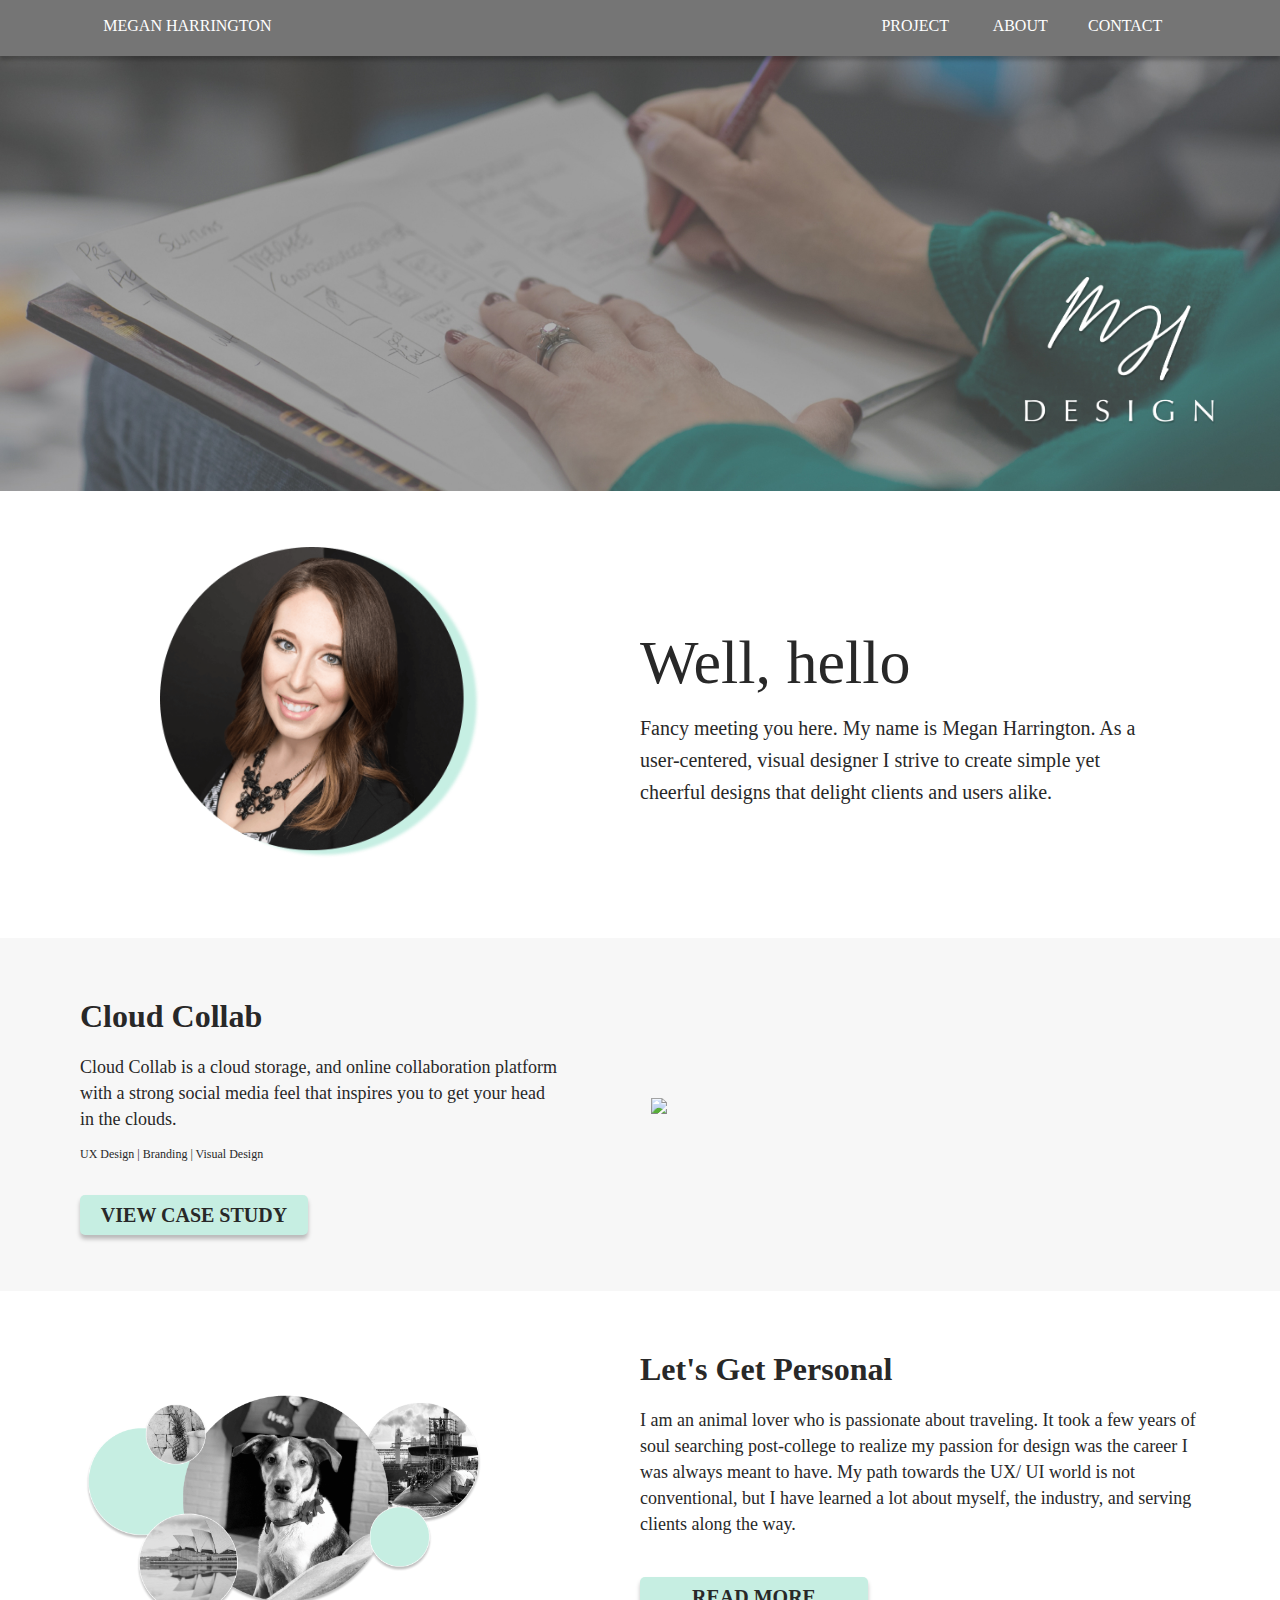
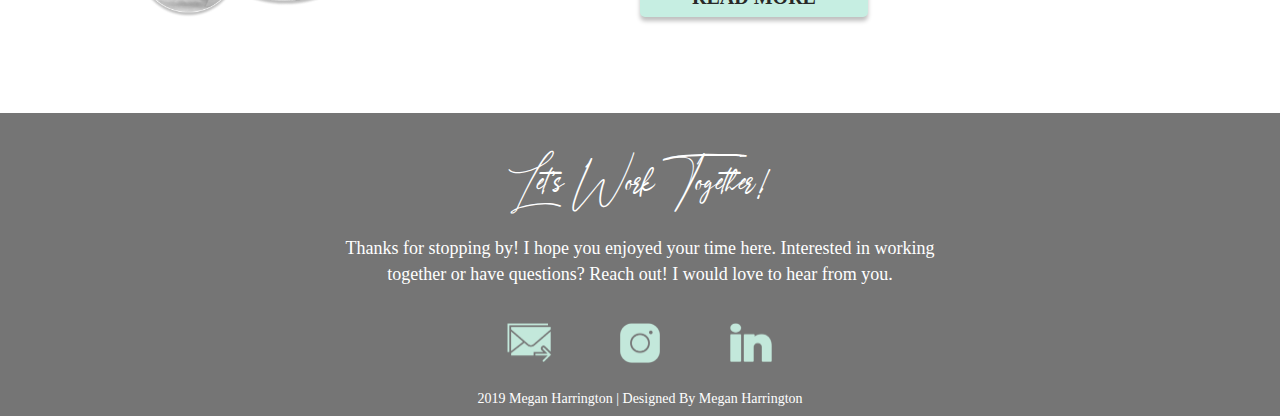
==== index.html @ cafbfe01 "initial commit" ====
<!DOCTYPE html>
<html>
  <head>
  	<meta charset="utf-8">
      <meta name="viewport" content="width=device-width, initial-scale=1, shrink-to-fit=no">
  	<title>Megan Harrington</title>
  	<link rel="stylesheet" type="text/css" href="assets/css/reset.css">
  	<link rel="stylesheet" href="https://use.typekit.net/dej0kfj.css">
    <link rel="stylesheet" href="assets/amostely_signature/stylesheet.css" type="text/css" charset="utf-8" />
  	<link rel="stylesheet" type="text/css" href="assets/css/style.css">
  </head>
  <body>
    <nav id="mainnav">
      <a href="index.html" class="home">MEGAN HARRINGTON</a>
  		<a href="#contact" class="home">CONTACT</a>
    	<a href="about.html" class="home">ABOUT</a>
  	  <a href="project.html" class="home">PROJECT</a>
      <a href="javascript:void(0);" class="icon" onclick="myFunction()">&#9776;</a>
    </nav>
    <section id="homehero">
      <img src="assets/images/homepage_image.jpg" alt="">
      <img src="assets/images/whitemh.png" alt="">
    </section>
    <section id="hello">
      <article class="mobile">
        <img src="assets/images/headshot.png" alt="">
        <h1>Well, hello</h1>
        <p class="body2">Fancy meeting you here. My name is Megan Harrington.
          As a user-centered, visual designer I strive to create simple
          yet cheerful designs that delight clients and users alike.</p>
      </article>
      <article class="desktop">
        <div>
          <img src="assets/images/headshot.png" alt="">
        </div>
        <div>
          <h1>Well, hello</h1>
          <h4>Fancy meeting you here. My name is Megan Harrington.
            As a user-centered, visual designer I strive to create simple
            yet cheerful designs that delight clients and users alike.</h4>
        </div>
      </article>
    </section>
    <section id="cc">
      <article class="mobile">
        <h2>Cloud Collab</h2>
        <img src="assets/images/homescreen_mockup.png" alt="Cloud Collab Mockup">
        <p class="body1">Cloud Collab is a cloud storage, and online
          collaboration platform with a strong social
          media feel that inspires you to get your head
          in the clouds.</p>
        <a href="project.html" target="_blank" class="button">VIEW CASE STUDY</a>
      </article>
      <article class="desktop">
        <h2>Cloud Collab</h2>
        <p class="body1">Cloud Collab is a cloud storage, and online
          collaboration platform with a strong social
          media feel that inspires you to get your head
          in the clouds.</p>
        <p class="caption">UX Design | Branding | Visual Design</p>
        <a href="project.html" target="_blank" class="button">VIEW CASE STUDY</a>
      </article>
      <article class="desktop">
        <img src="assets/images/homescreen_mockup.png" alt="Cloud Collab Mockup">
      </article>
    </section>
    <section id="personal">
      <article class="mobile">
        <img src="assets/images/circle_collage.png" alt="Megan Picture">
        <h2>Let's Get Personal</h2>
        <p class="body1">I am an animal lover who is passionate about traveling.
          It took a few years of soul searching post-college to
          realize my passion for design was the career I was
          always meant to have. My path towards the UX/ UI world
          is not conventional, but I have learned a lot about
          myself, the industry, and serving clients along the way.</p>
        <a href="about.html" target="_blank" class="button">READ MORE</a>
      </article>
      <article class="desktop">
        <div>
          <img src="assets/images/circle_collage.png" alt="Megan Picture">
        </div>
        <div>
          <h2>Let's Get Personal</h2>
          <p class="body1">I am an animal lover who is passionate about traveling.
            It took a few years of soul searching post-college to
            realize my passion for design was the career I was
            always meant to have. My path towards the UX/ UI world
            is not conventional, but I have learned a lot about
            myself, the industry, and serving clients along the way.</p>
          <a href="about.html" target="_blank" class="button">READ MORE</a>
        </div>
      </article>
    </section>
    <section id="footer">
      <h6>Let's Work Together!</h6>
  		<p class="body1">Thanks for stopping by! I hope you enjoyed your time here.
  			Interested in working together or have questions? Reach out!
  			I would love to hear from you.</p>
  		<div id="contact">
  			<a href="mailto:meganharringtondesign@gmail.com" target="_blank"><img src="assets/images/email.png" alt="Email"></a>
  			<a href="https://www.instagram.com/zestfulmediadesign/" target="_blank"><img src="assets/images/instagram.png" alt="Instagram"></a>
  			<a href="https://www.linkedin.com/in/megan-e-harrington/" target="_blank"><img src="assets/images/linkedin.png" alt="LinkedIn"></a>
  		</div>
  		<p class="caption">2019 Megan Harrington | Designed By Megan Harrington</p>
  	</section>
  	<script type="text/javascript" src="assets/js/lib/jquery-3.4.1.min.js"></script>
  	<script type="text/javascript" src="assets/js/script.js"></script>
  </body>
</html>
---- assets/amostely_signature/stylesheet.css ----
/*! Generated by Font Squirrel (https://www.fontsquirrel.com) on July 24, 2019 */



@font-face {
    font-family: 'amostely_signatureregular';
    src: url('amostelysignature-webfont.woff2') format('woff2'),
         url('amostelysignature-webfont.woff') format('woff');
    font-weight: normal;
    font-style: normal;

}
---- assets/css/style.css ----
/* Fonts */
@font-face{
	font-family: 'amostelysignature';
	src: url('../amostely_signature/amostelysignature-webfont.woff') format('woff'),
	     url('../amostely_signature/amostelysignature.ttf') format('truetype'),
	     url('../amostely_signature/amostelysignature-webfont.woff2') format('woff2');
}
@font-face{
	font-family: 'sfnewrepublic';
	src: url('../sf_new_republic/sf_new_republic-webfont.woff2') format('woff2'),
	     url('../sf_new_republic/sf_new_republic-webfont.woff') format('woff'),
	     url('../sf_new_republic/sf_new_republic.ttf') format('truetype');
}
/* Universal Settings */
body{
  background-color: #FFFFFF;
  margin: 0;
  overflow-x: hidden;
  padding: 0;
  width: 100%;
	font-size: 0;
}
section{
  padding: 48px 0;
}
h1{
  color: #282828;
  display: block;
  font-family: minerva-modern;
  font-size: 36px;
  line-height: 138%;
  margin: 0 auto 32px auto;
  text-align: center;
  width: 79.71%;
}
h2{
  color: #282828;
  display: block;
  font-family: minerva-modern;
  font-size: 32px;
  font-weight: bold;
  line-height: 138%;
  margin: 0 auto 24px auto;
  text-align: center;
  width: 79.71%;
}
h3{
  color: #282828;
  display: block;
  font-family: minerva-modern;
  font-size: 22px;
  line-height: 138%;
  margin: 0 auto;
  text-align: center;
  width: 79.71%;
}
h4{
  color: #282828;
  display: block;
  font-family: open-sans;
  font-size: 20px;
  line-height: 159%;
  margin: 0 auto;
  text-align: center;
  width: 79.71%;
}
h5{
  color: #282828;
  font-family: minerva-modern;
  font-size: 22px;
  font-weight: bold;
  line-height: 30px;
  margin-top: 20px;
  text-align: center;
}
img {
  height: auto;
  width: 100%;
}
.button{
  background-color: #C6EEE2;
  border: none;
  border-radius: 5px;
  box-shadow: 0px 4px 4px rgba(0, 0, 0, 0.25);
  color: #282828;
  display: block;
  font-family: minerva-modern;
  font-size: 20px;
  font-weight: bold;
  height: 26px;
  line-height: 138%;
  margin: 0 auto;
  padding: 7px 0;
  transition: 0.5s color, 0.5s background-color;
  text-align: center;
  text-decoration: none;
  width: 228px;
}
.button:hover{
  background-color: #282828;
  color: #FFFFFF;
}
.body1{
  color: #282828;
  font-family: open-sans;
  font-size: 18px;
  line-height: 145%;
  text-align: left;
}
.body2{
  color: #282828;
  display: block;
  font-family: open-sans;
  font-size: 16px;
  line-height: 137.99%;
  margin: 0 auto;
  text-align: left;
  width: 79.71%;
}
.border{
  border-bottom: 4px solid #C6EEE2;
}
.caption{
  color: #282828;
  display: block;
  font-family: open-sans;
  font-size: 12px;
  line-height: 136%;
  margin: 0 auto;
  text-align: center;
  width: 79.71%;
}
.desktop{
  display:none;
}
.inline{
  font-weight: bold;
  text-decoration: none;
}
.inline:hover{
  text-decoration: underline;
}
.parallaxChild{
	background-size: cover;
	padding: 80px 0;
}
#challenge, #branding, #deliver{
	padding: 0;
}
/* Animations */
#about .animateLeft{
	animation-duration: 1.25s;
	animation-name: slideinleft;
	color: #282828;
}
@keyframes slideinleft{
	from {
    transform: translateX(-100%);
  }
  to {
    transform: translateX(0%);
  }
}
#about .animateRight{
	animation-duration: 1.25s;
	animation-name: slideinright;
	color: #282828;
}
@keyframes slideinright{
  from {
    transform: translateX(100%);
  }
  to {
    transform: translateX(0%);
  }
}
.animateSize{
	animation-duration: 1s;
	animation-name: size;
}
@keyframes size{
  from {
    transform: scale(0);
  }
  to {
    transform: scale(1);
  }
}
img[src="assets/images/whitemh.png"]{
	animation-duration: 3s;
	animation-name:slidefromtop;
}
@keyframes slidefromtop{
	from {
		transform: translateY(-500%);
	}
	to {
		transform: translateY(0%);
	}
}
/* Navbar */
#mainnav {
  background-color: #757575;
  box-shadow: 0px 4px 4px rgba(0, 0, 0, 0.25);
  box-sizing: border-box;
  height: 56px;
  padding: 8px 8% 16px 8%;
  position: static;
  top: 0;
  width: 100%;
  z-index: 300;
}
#mainnav > a {
  color: #FFFFFF;
  display: block;
  float: right;
  font-family: open-sans;
  font-size: 16px;
  height: 30px;
  line-height: 219%;
  text-decoration: none;
}
#mainnav > a:nth-child(1) {
  float: left;
  width: 170px;
}
#mainnav > a:not(:first-child) {
  display: none;
}
#mainnav > a.icon {
  display: block;
  float: right;
  font-size: 32px;
  line-height: 100%;
  margin: 0;
  text-align: center;
}
#mainnav.responsive {
  height: auto;
  position: relative;
}
#mainnav.responsive > a.icon {
  padding: 8px 8% 16px 8%;
  position: absolute;
  right: 0;
  text-align: center;
  top: 0;
}
#mainnav.responsive > a {
  display: block;
  float: none;
  text-align: left;
}
/* Footer */
#footer{
  background-color: #757575;
  padding: 0;
}
#footer h6{
	color: #FFFFFF;
	font-family: 'amostelysignature';
	font-size: 42px;
	line-height: 138%;
	margin: 0 auto 24px auto;
	padding-top: 40px;
	text-align: center;
}
#footer p{
  color: #FFFFFF;
  text-align: center;
}
#footer .body1{
  margin: 0 auto;
  width: 48.71%;
}
#footer div{
  display: flex;
  justify-content: space-between;
  margin: 32px auto 24px auto;
  max-width: 267px;
  width: 64.49%;
}
#footer div a{
  text-align: center;
  width: 45px;
}
#footer .caption{
  padding-bottom: 8px;
}
/* Home Page */
/* Opening Screen */
#homehero{
	padding: 0;
	position: relative;
}
#homehero img:nth-of-type(1){
	position: relative;
	z-index: -2;
}
#homehero img:nth-of-type(2){
	bottom: 15%;
	position: absolute;
	right: 5%;
	width: 20%;
	z-index: -1;
}
#hello img{
	width: 50%;
	display: block;
	margin: 0 auto 24px auto;
}
#hello h1{
  color: #282828;
	margin-bottom: 16px;
  text-align: center;
}
#hello .body2{
	text-align: center;
}
/* Cloud Collab Description */
#cc{
  background-color: #F7F7F7;
	display: flex;
	align-items: center;
}
#cc h2{
	color: #282828;
  margin: 0 auto;
	text-align: center;
	width: 79.1%;
}
#cc img{
  display: block;
  margin: 0 auto 16px auto;
  width: 84.54%
}
#cc .body2{
  color: #282828;
	text-align: center;
}
#cc .button{
  display: block;
  margin: 24px auto 0 auto;
}
/* Lets Get Personal */
#personal img{
  margin-left: 32px;
  max-width: 84%;
}
#personal h2{
  font-size: 22px;
  margin-top: 16px;
  width: 89.29%;
}
#personal .button{
  display: block;
  margin: 24px auto 16px auto;
}
#personal .body2{
  margin: 22px auto;
  text-align: center;
  width: 90%;
}
/* About Page */
/* Opening Screen */
#intro{
	display: flex;
	flex-flow: row wrap;
  margin-top: 0;
  padding: 0;
}
#intro article{
	width: 50%;
}
#intro h1{
  color: #282828;
  font-size: 22px;
  text-align: center;
	margin-top: 40%;
	width: 100%;
}
/* Bio */
#about{
	display: flex;
	flex-flow: row wrap;
	padding: 56px 0;
}
#about .aboutPic{
	width: 28%;
}
#about .aboutText{
	border-left: 5px solid #757575;
	margin-left: 5px;
	overflow: hidden;
	width: 68%;
}
#about img{
	margin-left: 10px;
	margin-top: -27.5%;
}
#about p{
	color: #FFFFFF;
	margin: 0 auto 96px auto;
}
#about article:last-of-type p{
	margin-bottom: 0;
}
/* Projects Page */
/* Opening Image */
/* Cloud Collab Introduction */
#hero{
	position: relative;
	padding: 0;
}
#hero img:nth-of-type(1){
	display: block;
	max-height: 174px;
	position: relative;
}
#hero img:nth-of-type(2){
	position: absolute;
	top: 50%;
	left: 50%;
	transform: translate(-50%, -50%);
	width: 50%;
}
#subnav{
	align-items: center;
	background-color: #C6EEE2;
  box-shadow: 0px 4px 4px rgba(0, 0, 0, 0.25);
	display: flex;
	height: 48px;
	justify-content: space-around;
	margin: 0;
	position: sticky;
	position: -webkit-sticky;
	position: -moz-sticky;
	position: -ms-sticky;
	position: -o-sticky;
	top: 0;
	width: 100%;
	z-index: 1;
}
#subnav a{
  color: #282828;
  font-family: open-sans;
  font-size: 12px;
  line-height: 158%;
  margin: 0px 1.18%;
  text-align: center;
  text-decoration: none;
}
#subnav a:hover {
  text-decoration: underline;
}
#cloudCollab img[alt="Cloud Collab script"]{
	display: block;
	margin: 0 auto;
  width: 52.9%;
}
#cloudCollab h4{
  font-size: 16px;
  margin: 24px auto 40px auto;
}
#cloudCollab .button{
  margin-bottom: 24px;
}
#roles{
  background-color: #F7F7F7;
  display: block;
}
#roles article{
  display: inline-block;
  width: 100%;
}
#roles article:nth-of-type(2){
  margin: 56px 0;
}
#roles img{
  display: block;
  margin: 0 auto;
  max-width: 126px;
}
#roles article h2{
  font-size: 28px;
  margin-bottom: 8px;
  margin-top: 24px;
  text-align: center;
}
#roles ul{
  color: #282828;
  font-family: open-sans;
  font-size: 20px;
  line-height: 35px;
  list-style-type: none;
  padding: 0;
  text-align: center;
}
/* The Challenge */
#challenge .parallaxChild{
  background-image: url("../images/challenge_background_mobile.jpg");
	background-position: center;
}
#challenge h1{
  color: #FFFFFF;
}
#challenge h4{
  color: #FFFFFF;
  text-align: left;
}
/* Solution */
#solution h2{
  margin-bottom: 0;
}
#solution img{
  display: block;
  margin: 0 auto;
  width: 79.1%;
}
#solution .body2{
  margin-top: 16px;
}
/* User Research */
#userResearch{
  background-color: #F7F7F7;
  padding-bottom: 0;
}
#userResearch article img{
  display: block;
  margin: 0 auto;
  width: 60.39%;
}
#userResearch article img + p:nth-of-type(1){
  font-family: open-sans;
  font-size: 14px;
  line-height: 19px;
  margin-bottom: 24px;
	margin-top: 16px;
  text-align: center;
}
#forms{
  display: block;
  margin: 0 auto 24px auto;
  width: 79.71%;
}
#userResearch a{
  color: #282828;
}
#userResearch ul{
  display: block;
  list-style-type: initial;
  margin: 0 auto;
  padding-bottom: 40px;
  width: 79.71%;
}
#userResearch li{
  margin: 0 0 20px 24px;
}
#userResearch li:nth-of-type(3){
  margin-bottom: 8px;
}
/* Statistics */
#stats{
  background-color: #757575;
}
#stats h4{
  color: #FFFFFF;
	margin: 0 24px 16px 24px;
	text-align: left;
}
#stats div{
  display: flex;
  flex-wrap: wrap;
  margin: 0 24px;
}
#stats h2{
  color: #C6EEE2;
  display: inline;
  margin-right: 16px;
  margin-top: 32px;
  width: 18.84%;
}
#stats h3{
  color: #FFFFFF;
  display: inline;
  margin-top: 32px;
  text-align: left;
  width: 73%;
}
#stats article:nth-of-type(2) h4{
  margin: 32px 24px 24px 24px;
}
#stats .first{
  margin-top: 0;
}
#stats .button{
  margin: 32px auto 0 auto;
}
#stats .button:hover{
  background-color: #FFFFFF;
  color: #282828;
}
/* Competitive Analysis */
#competitive h2{
  margin-bottom: 24px;
}
#competitive img{
  display: block;
  margin: 0 auto 32px auto;
  width: 78.63%;
}
#competitive p{
  color: #282828;
  display: block;
  margin: 0 auto 29px auto;
  width: 79.71%;
}
#competitive ul{
  display: block;
  list-style-type: initial;
  margin: 0 auto;
  width: 79.71%;
}
#competitive li{
  color: #282828;
  margin: 0 0 29px 24px;
}
#competitive a{
  color: #282828;
}
/* User Personas */
#personas{
  background-color: #F7F7F7;
}
#personas img{
  display: block;
  margin: 52px auto 0 auto;
	transform: scale(0);
  width: 150px;
}
#personas img.animateSize{
	transform: scale(1);
}
#personas article h2{
  margin-top: 16px;
}
#personas article h4{
  margin-bottom: 0;
}
#personas h6:nth-of-type(2){
  color: #282828;
  margin-top: 30px;
}
#personas .button{
  margin-top: 56px;
}
/* User Stories */
table{
  border-collapse: collapse;
  margin: 32px auto 0 auto;
}
th{
  color: #282828;
  background-color: #C6EEE2;
  font-family: minerva-modern;
  font-size: 22px;
  font-weight: bold;
  line-height: 30px;
  text-align: center;
}
table, th, td {
  border: 1px solid black;
  padding: 8px;
  vertical-align: middle;
}
table .caption{
  display: table-cell;
  width: auto;
}
/* User Flows */
#flows{
  background-color: #757575;
}
#flows h4, #flows h2{
  color: #FFFFFF;
}
#flows .body2{
  color: #FFFFFF;
}
#flows .caption{
  color: #FFFFFF;
	margin-top: 40px;
	text-align: center;
}
#flows div{
	width: 80%;
	display: block;
	margin: 0 auto;
}
#flows div:nth-of-type(1){
	margin-bottom: 80px;
}
/* Wireframes */
#wireframes{
  background-color: #F7F7F7;
  padding-bottom: 40px;
}
#wireframes a{
  color: #282828;
}
#wireframes img{
  display: block;
  margin: 0 auto 16px auto;
  width: 84.54%;
}
#wireframes .caption{
  margin-bottom: 24px;
}
#wireframes .body2{
  margin-bottom: 32px;
  text-align: center;
}
/* Branding */
#branding .parallaxChild{
  background-image: url("../images/branding_background_mobile.jpg");
	background-position: center;
}
#branding h1{
  color: #FFFFFF;
}
#branding p{
  color: #FFFFFF;
  margin: 0 auto 24px auto;
  text-align: center;
}
#branding .button{
  margin-top: 32px;
}
/* Moodboard */
#mood{
  background-color: #F7F7F7;
}
#mood img{
  display: block;
  margin: 0 auto 40px auto;
  width: 250px;
}
#mood .body2{
  text-align: center;
}
/* Logo */
#logo img{
  display: block;
  margin: 0 auto 24px auto;
  width: 72.46%;
}
#logo .body2:nth-of-type(1){
  margin-bottom: 29px;
}
/* Color Palette */
#color{
  background-color: #F7F7F7;
}
#color h2{
  margin-bottom: 0;
}
#color img{
  display: block;
  margin: 48px auto 40px auto;
	transform: scale(0);
  width: 61.11%;
}
#color img.animateSize{
	transform: scale(1);
}
#color p{
  margin: 0 auto;
  text-align: center;
  width: 73.29%;
}
/* Typography */
#type h2{
  text-align: center;
}
#type .body2{
  margin: 0 auto 32px auto;
  text-align: center;
  width: 66.1%;
}
#type img{
  display: block;
  margin: 0 auto;
  width: 84.54%;
}
#type h1{
  margin-top: 80px;
}
/* Iterations to Deliverables */
#deliver .parallaxChild{
  background-image: url("../images/visual_design_background_mobile.png");
	background-position: center;
}
#deliver h1{
  color: #FFFFFF;
}
#deliver .body2{
  color: #FFFFFF;
  margin-bottom: 32px;
}
/* Sales Landing Page */
#landing > img{
  display: block;
  margin: 0 auto;
}
#landing div article div{
  margin: 40px auto 20px auto;
  text-align: center;
  width: 70%;
}
#landing article img{
  width: 40px;
}
#landing div h2{
  display: inline;
  vertical-align: top;
}
#landing .body2{
  text-align: center;
  width: 72.1%;
}
/* Dashboard */
#dash{
  background-color: #F7F7F7;
}
#dash > img{
  display: block;
  margin: 0 auto;
}
#dash div article div{
  margin: 40px auto 20px auto;
  text-align: center;
  width: 70%;
}
#dash article img{
  width: 40px;
}
#dash div h2{
  display: inline;
  vertical-align: top;
}
#dash .body2{
  text-align: center;
  width: 72.1%;
}
/* Modifying Modal Screens */
#modal > img{
  display: block;
  margin: 0 auto;
}
#modal div article div{
  margin: 40px auto 20px auto;
  text-align: center;
  width: 70%;
}
#modal article img{
  width: 40px;
}
#modal div h2{
  display: inline;
  vertical-align: top;
}
#modal .body2{
  text-align: center;
  width: 72.1%;
}
/* Conclusion */
#conclusion{
  background-color: #F7F7F7;
}
#conclusion p:nth-of-type(1){
  margin-bottom: 22px;
}
/* Tablet Specific */
/* Body1 Styles */
#cc .body1{
	color: #282828;
	margin: 0 auto;
	width: 75%
}
#personal .body1{
  width: 89.11%;
}
#about .body1{
  margin-bottom: 29px;
  width: 90.77%;
}
#solution .body1{
  width: 80.83%;
}
#stories .body1{
  margin: 0 auto 24px auto;
  text-align: center;
  width: 66.02%;
}
#flows .body1{
  color: #FFFFFF;
  margin: 0 auto;
  width: 66.10%;
}
#wireframes .body1{
  margin: 0 auto;
  padding-bottom: 16px;
  width: 65.86%;
}
#branding .body1{
  margin: 0 auto 26px auto;
  text-align: left;
  width: 66.01%;
}
#mood .body1{
  width: 81.44%;
}
#logo .body1:nth-of-type(1){
  margin-bottom: 29px;
}
#type .body1{
  margin: 0 auto 32px auto;
  text-align: left;
  width: 66.1%;
}
#deliver .body1{
  color: #FFFFFF;
  margin: 0 auto 40px auto;
  width: 66.09%;
}
#landing .body1{
  text-align: center;
  margin: 0 auto;
  width: 72.1%;
}
#dash .body1{
  text-align: center;
  margin: 0 auto;
  width: 72.1%;
}
#modal .body1{
  text-align: center;
  margin: 0 auto;
  width: 72.1%;
}
#conclusion .body1{
  width: 98.34%;
}
/* Tablet Media Query */
@media screen and (min-width: 600px){
  /* Universal Styles */
  section{
    padding: 56px 0;
  }
  h1{
    font-size: 62px;
    width: 65.94%;
  }
  h2{
    font-size: 32px;
    text-align: left;
  }
  h3{
    font-size: 28px;
    text-align: left;
  }
  h4{
    font-size: 20px;
    text-align: left;
  }
  .desktop{
    display: block;
  }
  .mobile{
    display: none;
  }
  .desktop div{
    display: flex;
    flex-flow: column wrap;
    justify-content: center;
  }
	.parallaxChild{
		background-attachment: fixed;
		height: 75vh;
		padding: 40px 0;
	}
	#challenge, #branding, #deliver{
		padding: 0;
	}
  /* Navbar */
  #mainnav a{
    text-align: center;
    width: 11%;
  }
  #mainnav a:not(:first-child) {
    display: block;
  }
  #mainnav a.icon {
    display: none;
  }
  .home{
    margin-left: 0;
  }
  /* Footer */
  #footer div{
    max-width: auto;
    width: 20.8%;
  }
  #footer .caption{
    font-size: 14px;
  }
  /* Home Page */
  /* Opening Image */
	#homehero img:nth-of-type(2){
		width: 15%;
	}
  #hello .desktop{
		display: flex;
  }
	#hello div{
		width: 50%;
	}
  #hello h1{
		text-align: left;
		width: auto;
		margin: 0 0 8px 0;
  }
	#hello h4{
		text-align: left;
		margin: 0;
	}
  section.mobile{
    display: block;
    padding: 40px;
  }
	/* About Page */
	#about{
		flex-flow: column nowrap;
		margin: 56px 40px;
	}
	#about article{
		border-right: 7px solid #757575;
	}
	#about .aboutPic, #about .aboutText{
		width: 50%;
	}
	#about article.aboutText{
		border-left: none;
		margin-left: 0;
		padding-top: 40px;
	}
	#about .aboutPic img{
		margin-top: -11.5%;
		width: 60%;
	}
	#about article:nth-of-type(1) img,
	#about article:nth-of-type(5) img,
	#about article:nth-of-type(9) img{
		box-sizing: border-box;
		margin-left: 41.5%;
	}
	#about article:nth-of-type(3),
	#about article:nth-of-type(4),
	#about article:nth-of-type(7),
	#about article:nth-of-type(8){
		border-left: 7px solid #757575;
		border-right: none;
		margin-left: 50%;
	}
	#about article:nth-of-type(3) img,
	#about article:nth-of-type(7) img{
		margin-left: -8px;
	}
	#about article:nth-of-type(9){
		border-right: none;
	}
	#about article:nth-of-type(9) img{
		margin-top: -12%;
	}
	#about article:nth-of-type(10){
		border-right: none;
	}
  /* Cloud Collab Description */
  #cc{
    display: flex;
    padding: 56px 0;
  }
  #cc article{
    width: 50%;
  }
  #cc article:nth-of-type(3){
    display: flex;
  }
  #cc h2{
		margin-bottom: 16px;
		text-align: left;
    width: 75%;
  }
  #cc .caption{
    color: #282828;
    display: block;
    margin: 14px auto 32px auto;
    text-align: left;
    width: 75%
  }
  #cc .button{
    margin: 0 12.5%;
  }
  #cc img[alt="Cloud Collab Mockup"]{
    align-self: center;
    width: 96.67%;
  }
  /* Lets Get Personal */
  #personal{
    padding: 56px 0;
  }
  #personal .mobile{
    display: none;
  }
  #personal .desktop{
    display: flex;
    flex-wrap: wrap;
    max-height: 500px;
    padding: 0;
  }
  #personal .desktop div{
    width: 50%;
  }
  #personal img{
    margin-left: 12.22%;
    width: 72%;
  }
  #personal h2{
    font-size: 32px;
    margin: 0 0 16px 0;
    text-align: left;
  }
  #personal .button{
    margin: 40px 0;
  }
  /* About Page */
  /* About Opening Image */
  #intro h1{
    font-size: 62px;
		margin-top: 30%;
    text-align: center;
		width: 100%;
  }
  /* Biography */
  #about .desktop{
    display: flex;
    padding: 0 8.73% 0 4.68%;
  }
  #about .desktop div{
    width: 50%;
  }
  #about h2{
    font-size: 32px;
    margin: 0 0 32px 0;
    text-align: left;
  }
  #about img{
    margin: 0 auto;
    max-width: none;
  }
  /* Projects Page */
  /* Work Opening Image */
  #hero img:nth-of-type(1) {
    max-height: none;
  }
	#hero img:nth-of-type(2){
		width: 50%;
	}
  /* Cloud Collab Summary */
	#subnav{
		height: 48px;
		justify-content: center;
  }
	#subnav a{
		font-size: 16px;
		margin: 0 2%;
	}
	#cloudCollab img[alt="Cloud Collab script"]{
    width: 35%;
  }
  #cloudCollab h4{
    font-size: 20px;
    margin: 32px auto 40px auto;
    width: 65.94%;
  }
  #cloudCollab h2{
    text-align: center;
  }
  #cloudCollab .button{
    margin-bottom: 0;
  }
  #roles{
    display: flex;
  }
  #roles img{
    max-height: none;
    width: 126px;
  }
  #roles article{
    display: inline-block;
    margin-bottom: 0;
    width: 33%;
  }
  #roles article:nth-of-type(2){
    margin-bottom: 0;
    margin-top: 0;
  }
  #roles article h2{
    font-size: 32px;
    margin-top: 48px;
  }
  #roles li{
    font-size: 22px;
  }
  .borders{
    border-left: 2px solid #757575;
    border-right: 2px solid #757575;
  }
  /* Challenge */
  #challenge .parallaxChild{
    background-image: url("../images/challenge_background.jpg");
		display: flex;
		flex-flow: column nowrap;
		justify-content: center;
  }
	#challenge h4{
    width: 66.01%;
	}
  /* Solution */
  #solution{
    display: flex;
    flex-flow: column wrap;
  }
  #solution .desktop{
    display: flex;
  }
  #solution .desktop div{
    width: 50%;
  }
  #solution h2{
    margin: 0 0 24px 0;
  }
  /* User Research */
  #userResearch .desktop{
    display: flex;
  }
  #userResearch div{
    padding-bottom:56px;
    width: 50%;
  }
  #userResearch article.desktop div img + p{
    margin-top: 24px;
  }
  /* Statistics */
  #stats{
    display: flex;
    flex-wrap: wrap;
  }
  #stats article{
    width: 50%;
  }
  #stats article div{
    margin: 0 auto;
    width: 80%;
  }
  #stats h4{
		margin: 0 auto 24px auto;
  }
  #stats article:nth-of-type(2) h4{
    margin: 0 auto 32px auto;
  }
  #stats p:nth-of-type(even){
    font-size: 30px;
  }
  #stats article:nth-of-type(2) p:nth-of-type(odd){
    padding-top: 24px;
  }
  /* Competitive Analysis */
  #competitive .desktop{
    display: flex;
  }
  #competitive .desktop div{
    width: 50%;
  }
  /* User Personas */
  #personas article{
    display: flex;
  }
  #personas article > div{
    width: 33%;
  }
  #personas h4, #personas h3, #personas h2{
    text-align: center;
  }
	#personas h2{
		margin-bottom: 0;
	}
  /* User Stories */
  #stories h2, #stories h4{
    text-align: center;
  }
  td.caption{
    width: auto;
  }
  /* User Flows */
  #flows h2, #flows h4{
    text-align: center;
  }
  /* Wireframes */
  #wireframes h2, #wireframes h4{
    text-align: center;
  }
  /* Branding */
  #branding .parallaxChild{
    background-image: url("../images/branding_background.jpg");
    background-size: cover;
		display: flex;
	  flex-flow: column nowrap;
		justify-content: center;
  }
  #branding h1, #branding .body1{
    text-align: center;
    width: 66.01%;
  }
  #branding h1 + p.body1{
    margin-bottom: 32px;
  }
  /* Moodboard */
  #mood .desktop{
    display: flex;
  }
  #mood .desktop div{
    padding: 0 5%;
    width: 50%;
  }
  #mood h2{
    margin: 0 0 24px 0;
  }
  #mood h4{
    margin: 0;
  }
  /* Logo */
  #logo img{
    width: 75%;
  }
  #logo .desktop{
    display: flex;
  }
  #logo .desktop div{
    width: 50%;
  }
  #logo .desktop div:nth-of-type(1){
    padding: 0 5%;
    width: 50%;
    box-sizing: border-box;
  }
  #logo h2{
    margin: 0 0 24px 0;
  }
  #logo h4{
    margin: 0;
  }
  /* Color Palette */
  #color h4{
    text-align: center;
  }
  #color h2{
    text-align: center;
  }
  #color article{
    display: flex;
  }
  #color article div{
    width: 33%;
  }
  /* Typography */
  #type{
    display: flex;
  }
  #type article{
    width: 50%;
  }
  #type article:nth-of-type(2){
    align-self: center;
  }
  #type h2{
    text-align: left;
    width: 66.1%;
  }
  #type h4{
    text-align: left;
    width: 66.1%;
  }
  #type img{
    width: 58.53%;
  }
  /* Iterations to Deliverables */
  #deliver .parallaxChild{
    background-image: url("../images/visual_design_background.png");
		display: flex;
		flex-flow: column nowrap;
		justify-content: center;
  }
  /* Sales Landing Page */
  #landing h2, #landing h4{
    text-align: center;
  }
	#landing > img{
		width: 84.54%;
	}
  #landing div{
    display: flex;
  }
  #landing div article{
    width: 33%;
  }
  #landing div article div{
    display: flex;
    justify-content: center;
    margin-bottom: 0;
  }
  #landing div img{
    height: 40px;
  }
  #landing div h2{
    margin: 0 0 24px 8px;
    width: auto;
  }
  /* Dashboard */
  #dash h2, #dash h4{
    text-align: center;
  }
	#dash > img{
		width: 84.54%;
	}
  #dash div{
    display: flex;
  }
  #dash div article{
    width: 33%;
  }
  #dash div article div{
    display: flex;
    justify-content: center;
    margin-bottom: 0;
  }
  #dash div img{
    height: 40px;
  }
  #dash div h2{
    margin: 0 0 24px 8px;
    width: auto;
  }
  /* Modifying Modal Screens*/
  #modal h2, #modal h4{
    text-align: center;
  }
	#modal > img{
		width: 84.54%;
	}
  #modal div{
    display: flex;
  }
  #modal div article{
    width: 33%;
  }
  #modal div article div{
    display: flex;
    justify-content: center;
    margin-bottom: 0;
  }
  #modal div img{
    height: 40px;
  }
  #modal div h2{
    margin: 0 0 24px 8px;
    width: auto;
  }
  /* Conclusion */
  #conclusion h2, #conclusion h4{
    text-align: center;
  }
  #conclusion div{
    display: flex;
  }
  #conclusion article{
    padding: 0 7%;
    width: 50%;
  }
}
/* Desktop Specific */
@media screen and (min-width: 1000px){
  /* Univeral Setting */
  section.mobile{
    display: none;
  }
  #mainnav a{
    width: 9.76%;
  }
  /* Home Page */
  /* Opening Image */
  /* Lets Get Personal */
  #personal img{
    margin-left: 12.22%;
    width: 64.16%;
  }
  #personal .desktop{
    max-height: none;
  }
  /* Cloud Collab Description */
  #cc img[alt="Cloud Collab logo"]{
    padding-top: 70px;
  }
  /* About Page Opening Screen */
  #intro{
    min-height: 350px;
  }
	#intro h1{
		width: 100%;
		transform: translateY(20%);
	}
  /* Moodboard */
  #mood img{
    margin: 0 auto;
    width: 400px;
  }
}
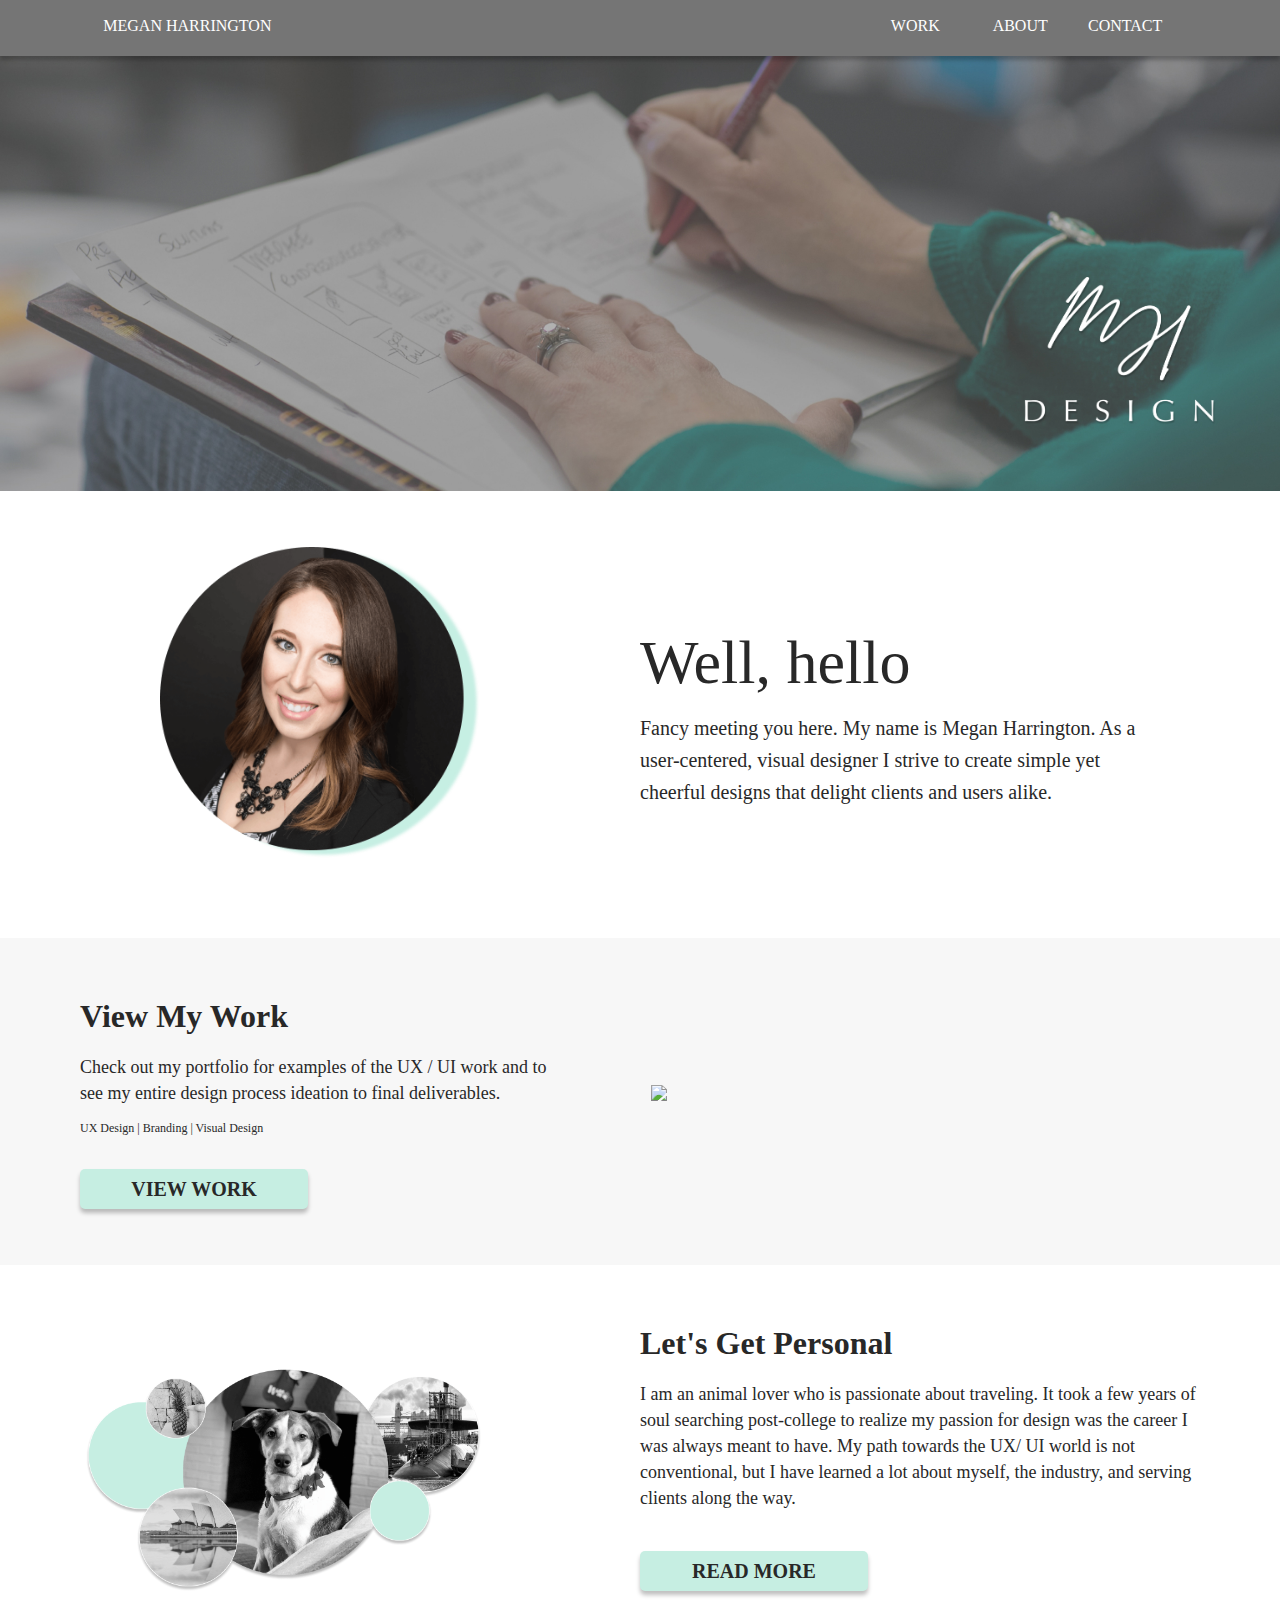
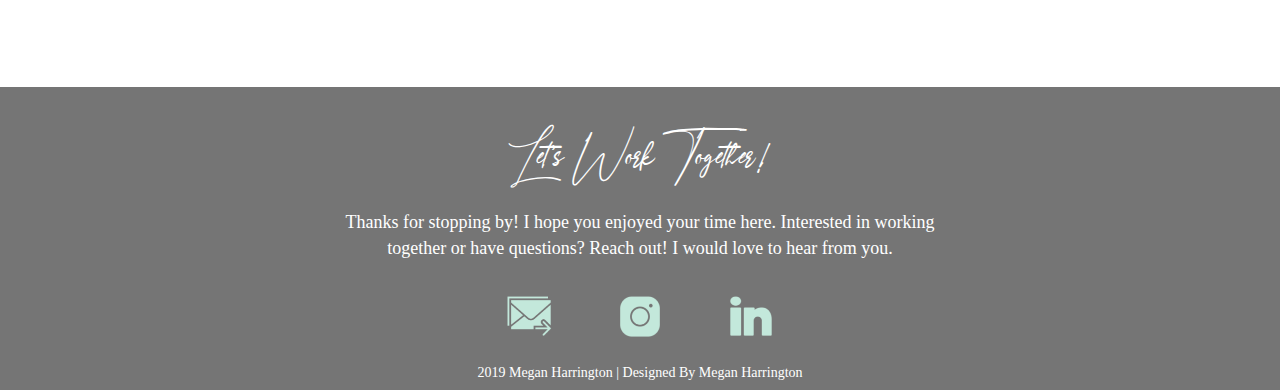
==== commit 66d65e72: "add work page" ====
--- a/index.html
+++ b/index.html
@@ -8,22 +8,23 @@
   	<link rel="stylesheet" href="https://use.typekit.net/dej0kfj.css">
     <link rel="stylesheet" href="assets/amostely_signature/stylesheet.css" type="text/css" charset="utf-8" />
   	<link rel="stylesheet" type="text/css" href="assets/css/style.css">
+    <link rel="stylesheet" type="text/css" href="assets/css/index.css">
   </head>
   <body>
     <nav id="mainnav">
-      <a href="index.html" class="home">MEGAN HARRINGTON</a>
-  		<a href="#contact" class="home">CONTACT</a>
-    	<a href="about.html" class="home">ABOUT</a>
-  	  <a href="project.html" class="home">PROJECT</a>
+      <a href="index.html">MEGAN HARRINGTON</a>
+  		<a href="#contact">CONTACT</a>
+    	<a href="about.html">ABOUT</a>
+      <a href="work.html">WORK</a>
       <a href="javascript:void(0);" class="icon" onclick="myFunction()">&#9776;</a>
     </nav>
     <section id="homehero">
-      <img src="assets/images/homepage_image.jpg" alt="">
-      <img src="assets/images/whitemh.png" alt="">
+      <img src="assets/images/index/homepage_image.jpg" alt="">
+      <img src="assets/images/index/whitemh.png" alt="">
     </section>
     <section id="hello">
       <article class="mobile">
-        <img src="assets/images/headshot.png" alt="">
+        <img src="assets/images/index/headshot.png" alt="">
         <h1>Well, hello</h1>
         <p class="body2">Fancy meeting you here. My name is Megan Harrington.
           As a user-centered, visual designer I strive to create simple
@@ -31,7 +32,7 @@
       </article>
       <article class="desktop">
         <div>
-          <img src="assets/images/headshot.png" alt="">
+          <img src="assets/images/index/headshot.png" alt="">
         </div>
         <div>
           <h1>Well, hello</h1>
@@ -43,30 +44,29 @@
     </section>
     <section id="cc">
       <article class="mobile">
-        <h2>Cloud Collab</h2>
-        <img src="assets/images/homescreen_mockup.png" alt="Cloud Collab Mockup">
-        <p class="body1">Cloud Collab is a cloud storage, and online
-          collaboration platform with a strong social
-          media feel that inspires you to get your head
-          in the clouds.</p>
-        <a href="project.html" target="_blank" class="button">VIEW CASE STUDY</a>
+        <h2>View My Work</h2>
+        <img src="assets/images/index/homescreen_mockup.png" alt="Cloud Collab Mockup">
+        <p class="body1">Check out my portfolio for examples of the UX / UI 
+          work and to see my entire design process ideation 
+          to final deliverables.</p>
+        <p class='caption'>UX Design | Branding | Visual Design</p>
+        <a href="work.html" target="_blank" class="button">VIEW WORK</a>
       </article>
       <article class="desktop">
-        <h2>Cloud Collab</h2>
-        <p class="body1">Cloud Collab is a cloud storage, and online
-          collaboration platform with a strong social
-          media feel that inspires you to get your head
-          in the clouds.</p>
+        <h2>View My Work</h2>
+        <p class="body1">Check out my portfolio for examples of the UX / UI
+          work and to see my entire design process ideation
+          to final deliverables.</p>
         <p class="caption">UX Design | Branding | Visual Design</p>
-        <a href="project.html" target="_blank" class="button">VIEW CASE STUDY</a>
+        <a href="work.html" class="button">VIEW WORK</a>
       </article>
       <article class="desktop">
-        <img src="assets/images/homescreen_mockup.png" alt="Cloud Collab Mockup">
+        <img src="assets/images/index/homescreen_mockup.png" alt="Cloud Collab Mockup">
       </article>
     </section>
     <section id="personal">
       <article class="mobile">
-        <img src="assets/images/circle_collage.png" alt="Megan Picture">
+        <img src="assets/images/index/circle_collage.png" alt="Megan Picture">
         <h2>Let's Get Personal</h2>
         <p class="body1">I am an animal lover who is passionate about traveling.
           It took a few years of soul searching post-college to
@@ -78,7 +78,7 @@
       </article>
       <article class="desktop">
         <div>
-          <img src="assets/images/circle_collage.png" alt="Megan Picture">
+          <img src="assets/images/index/circle_collage.png" alt="Megan Picture">
         </div>
         <div>
           <h2>Let's Get Personal</h2>
--- a/assets/css/style.css
+++ b/assets/css/style.css
@@ -144,15 +144,7 @@
 	background-size: cover;
 	padding: 80px 0;
 }
-#challenge, #branding, #deliver{
-	padding: 0;
-}
 /* Animations */
-#about .animateLeft{
-	animation-duration: 1.25s;
-	animation-name: slideinleft;
-	color: #282828;
-}
 @keyframes slideinleft{
 	from {
     transform: translateX(-100%);
@@ -161,11 +153,6 @@
     transform: translateX(0%);
   }
 }
-#about .animateRight{
-	animation-duration: 1.25s;
-	animation-name: slideinright;
-	color: #282828;
-}
 @keyframes slideinright{
   from {
     transform: translateX(100%);
@@ -174,10 +161,6 @@
     transform: translateX(0%);
   }
 }
-.animateSize{
-	animation-duration: 1s;
-	animation-name: size;
-}
 @keyframes size{
   from {
     transform: scale(0);
@@ -185,10 +168,6 @@
   to {
     transform: scale(1);
   }
-}
-img[src="assets/images/whitemh.png"]{
-	animation-duration: 3s;
-	animation-name:slidefromtop;
 }
 @keyframes slidefromtop{
 	from {
@@ -287,670 +266,6 @@
 #footer .caption{
   padding-bottom: 8px;
 }
-/* Home Page */
-/* Opening Screen */
-#homehero{
-	padding: 0;
-	position: relative;
-}
-#homehero img:nth-of-type(1){
-	position: relative;
-	z-index: -2;
-}
-#homehero img:nth-of-type(2){
-	bottom: 15%;
-	position: absolute;
-	right: 5%;
-	width: 20%;
-	z-index: -1;
-}
-#hello img{
-	width: 50%;
-	display: block;
-	margin: 0 auto 24px auto;
-}
-#hello h1{
-  color: #282828;
-	margin-bottom: 16px;
-  text-align: center;
-}
-#hello .body2{
-	text-align: center;
-}
-/* Cloud Collab Description */
-#cc{
-  background-color: #F7F7F7;
-	display: flex;
-	align-items: center;
-}
-#cc h2{
-	color: #282828;
-  margin: 0 auto;
-	text-align: center;
-	width: 79.1%;
-}
-#cc img{
-  display: block;
-  margin: 0 auto 16px auto;
-  width: 84.54%
-}
-#cc .body2{
-  color: #282828;
-	text-align: center;
-}
-#cc .button{
-  display: block;
-  margin: 24px auto 0 auto;
-}
-/* Lets Get Personal */
-#personal img{
-  margin-left: 32px;
-  max-width: 84%;
-}
-#personal h2{
-  font-size: 22px;
-  margin-top: 16px;
-  width: 89.29%;
-}
-#personal .button{
-  display: block;
-  margin: 24px auto 16px auto;
-}
-#personal .body2{
-  margin: 22px auto;
-  text-align: center;
-  width: 90%;
-}
-/* About Page */
-/* Opening Screen */
-#intro{
-	display: flex;
-	flex-flow: row wrap;
-  margin-top: 0;
-  padding: 0;
-}
-#intro article{
-	width: 50%;
-}
-#intro h1{
-  color: #282828;
-  font-size: 22px;
-  text-align: center;
-	margin-top: 40%;
-	width: 100%;
-}
-/* Bio */
-#about{
-	display: flex;
-	flex-flow: row wrap;
-	padding: 56px 0;
-}
-#about .aboutPic{
-	width: 28%;
-}
-#about .aboutText{
-	border-left: 5px solid #757575;
-	margin-left: 5px;
-	overflow: hidden;
-	width: 68%;
-}
-#about img{
-	margin-left: 10px;
-	margin-top: -27.5%;
-}
-#about p{
-	color: #FFFFFF;
-	margin: 0 auto 96px auto;
-}
-#about article:last-of-type p{
-	margin-bottom: 0;
-}
-/* Projects Page */
-/* Opening Image */
-/* Cloud Collab Introduction */
-#hero{
-	position: relative;
-	padding: 0;
-}
-#hero img:nth-of-type(1){
-	display: block;
-	max-height: 174px;
-	position: relative;
-}
-#hero img:nth-of-type(2){
-	position: absolute;
-	top: 50%;
-	left: 50%;
-	transform: translate(-50%, -50%);
-	width: 50%;
-}
-#subnav{
-	align-items: center;
-	background-color: #C6EEE2;
-  box-shadow: 0px 4px 4px rgba(0, 0, 0, 0.25);
-	display: flex;
-	height: 48px;
-	justify-content: space-around;
-	margin: 0;
-	position: sticky;
-	position: -webkit-sticky;
-	position: -moz-sticky;
-	position: -ms-sticky;
-	position: -o-sticky;
-	top: 0;
-	width: 100%;
-	z-index: 1;
-}
-#subnav a{
-  color: #282828;
-  font-family: open-sans;
-  font-size: 12px;
-  line-height: 158%;
-  margin: 0px 1.18%;
-  text-align: center;
-  text-decoration: none;
-}
-#subnav a:hover {
-  text-decoration: underline;
-}
-#cloudCollab img[alt="Cloud Collab script"]{
-	display: block;
-	margin: 0 auto;
-  width: 52.9%;
-}
-#cloudCollab h4{
-  font-size: 16px;
-  margin: 24px auto 40px auto;
-}
-#cloudCollab .button{
-  margin-bottom: 24px;
-}
-#roles{
-  background-color: #F7F7F7;
-  display: block;
-}
-#roles article{
-  display: inline-block;
-  width: 100%;
-}
-#roles article:nth-of-type(2){
-  margin: 56px 0;
-}
-#roles img{
-  display: block;
-  margin: 0 auto;
-  max-width: 126px;
-}
-#roles article h2{
-  font-size: 28px;
-  margin-bottom: 8px;
-  margin-top: 24px;
-  text-align: center;
-}
-#roles ul{
-  color: #282828;
-  font-family: open-sans;
-  font-size: 20px;
-  line-height: 35px;
-  list-style-type: none;
-  padding: 0;
-  text-align: center;
-}
-/* The Challenge */
-#challenge .parallaxChild{
-  background-image: url("../images/challenge_background_mobile.jpg");
-	background-position: center;
-}
-#challenge h1{
-  color: #FFFFFF;
-}
-#challenge h4{
-  color: #FFFFFF;
-  text-align: left;
-}
-/* Solution */
-#solution h2{
-  margin-bottom: 0;
-}
-#solution img{
-  display: block;
-  margin: 0 auto;
-  width: 79.1%;
-}
-#solution .body2{
-  margin-top: 16px;
-}
-/* User Research */
-#userResearch{
-  background-color: #F7F7F7;
-  padding-bottom: 0;
-}
-#userResearch article img{
-  display: block;
-  margin: 0 auto;
-  width: 60.39%;
-}
-#userResearch article img + p:nth-of-type(1){
-  font-family: open-sans;
-  font-size: 14px;
-  line-height: 19px;
-  margin-bottom: 24px;
-	margin-top: 16px;
-  text-align: center;
-}
-#forms{
-  display: block;
-  margin: 0 auto 24px auto;
-  width: 79.71%;
-}
-#userResearch a{
-  color: #282828;
-}
-#userResearch ul{
-  display: block;
-  list-style-type: initial;
-  margin: 0 auto;
-  padding-bottom: 40px;
-  width: 79.71%;
-}
-#userResearch li{
-  margin: 0 0 20px 24px;
-}
-#userResearch li:nth-of-type(3){
-  margin-bottom: 8px;
-}
-/* Statistics */
-#stats{
-  background-color: #757575;
-}
-#stats h4{
-  color: #FFFFFF;
-	margin: 0 24px 16px 24px;
-	text-align: left;
-}
-#stats div{
-  display: flex;
-  flex-wrap: wrap;
-  margin: 0 24px;
-}
-#stats h2{
-  color: #C6EEE2;
-  display: inline;
-  margin-right: 16px;
-  margin-top: 32px;
-  width: 18.84%;
-}
-#stats h3{
-  color: #FFFFFF;
-  display: inline;
-  margin-top: 32px;
-  text-align: left;
-  width: 73%;
-}
-#stats article:nth-of-type(2) h4{
-  margin: 32px 24px 24px 24px;
-}
-#stats .first{
-  margin-top: 0;
-}
-#stats .button{
-  margin: 32px auto 0 auto;
-}
-#stats .button:hover{
-  background-color: #FFFFFF;
-  color: #282828;
-}
-/* Competitive Analysis */
-#competitive h2{
-  margin-bottom: 24px;
-}
-#competitive img{
-  display: block;
-  margin: 0 auto 32px auto;
-  width: 78.63%;
-}
-#competitive p{
-  color: #282828;
-  display: block;
-  margin: 0 auto 29px auto;
-  width: 79.71%;
-}
-#competitive ul{
-  display: block;
-  list-style-type: initial;
-  margin: 0 auto;
-  width: 79.71%;
-}
-#competitive li{
-  color: #282828;
-  margin: 0 0 29px 24px;
-}
-#competitive a{
-  color: #282828;
-}
-/* User Personas */
-#personas{
-  background-color: #F7F7F7;
-}
-#personas img{
-  display: block;
-  margin: 52px auto 0 auto;
-	transform: scale(0);
-  width: 150px;
-}
-#personas img.animateSize{
-	transform: scale(1);
-}
-#personas article h2{
-  margin-top: 16px;
-}
-#personas article h4{
-  margin-bottom: 0;
-}
-#personas h6:nth-of-type(2){
-  color: #282828;
-  margin-top: 30px;
-}
-#personas .button{
-  margin-top: 56px;
-}
-/* User Stories */
-table{
-  border-collapse: collapse;
-  margin: 32px auto 0 auto;
-}
-th{
-  color: #282828;
-  background-color: #C6EEE2;
-  font-family: minerva-modern;
-  font-size: 22px;
-  font-weight: bold;
-  line-height: 30px;
-  text-align: center;
-}
-table, th, td {
-  border: 1px solid black;
-  padding: 8px;
-  vertical-align: middle;
-}
-table .caption{
-  display: table-cell;
-  width: auto;
-}
-/* User Flows */
-#flows{
-  background-color: #757575;
-}
-#flows h4, #flows h2{
-  color: #FFFFFF;
-}
-#flows .body2{
-  color: #FFFFFF;
-}
-#flows .caption{
-  color: #FFFFFF;
-	margin-top: 40px;
-	text-align: center;
-}
-#flows div{
-	width: 80%;
-	display: block;
-	margin: 0 auto;
-}
-#flows div:nth-of-type(1){
-	margin-bottom: 80px;
-}
-/* Wireframes */
-#wireframes{
-  background-color: #F7F7F7;
-  padding-bottom: 40px;
-}
-#wireframes a{
-  color: #282828;
-}
-#wireframes img{
-  display: block;
-  margin: 0 auto 16px auto;
-  width: 84.54%;
-}
-#wireframes .caption{
-  margin-bottom: 24px;
-}
-#wireframes .body2{
-  margin-bottom: 32px;
-  text-align: center;
-}
-/* Branding */
-#branding .parallaxChild{
-  background-image: url("../images/branding_background_mobile.jpg");
-	background-position: center;
-}
-#branding h1{
-  color: #FFFFFF;
-}
-#branding p{
-  color: #FFFFFF;
-  margin: 0 auto 24px auto;
-  text-align: center;
-}
-#branding .button{
-  margin-top: 32px;
-}
-/* Moodboard */
-#mood{
-  background-color: #F7F7F7;
-}
-#mood img{
-  display: block;
-  margin: 0 auto 40px auto;
-  width: 250px;
-}
-#mood .body2{
-  text-align: center;
-}
-/* Logo */
-#logo img{
-  display: block;
-  margin: 0 auto 24px auto;
-  width: 72.46%;
-}
-#logo .body2:nth-of-type(1){
-  margin-bottom: 29px;
-}
-/* Color Palette */
-#color{
-  background-color: #F7F7F7;
-}
-#color h2{
-  margin-bottom: 0;
-}
-#color img{
-  display: block;
-  margin: 48px auto 40px auto;
-	transform: scale(0);
-  width: 61.11%;
-}
-#color img.animateSize{
-	transform: scale(1);
-}
-#color p{
-  margin: 0 auto;
-  text-align: center;
-  width: 73.29%;
-}
-/* Typography */
-#type h2{
-  text-align: center;
-}
-#type .body2{
-  margin: 0 auto 32px auto;
-  text-align: center;
-  width: 66.1%;
-}
-#type img{
-  display: block;
-  margin: 0 auto;
-  width: 84.54%;
-}
-#type h1{
-  margin-top: 80px;
-}
-/* Iterations to Deliverables */
-#deliver .parallaxChild{
-  background-image: url("../images/visual_design_background_mobile.png");
-	background-position: center;
-}
-#deliver h1{
-  color: #FFFFFF;
-}
-#deliver .body2{
-  color: #FFFFFF;
-  margin-bottom: 32px;
-}
-/* Sales Landing Page */
-#landing > img{
-  display: block;
-  margin: 0 auto;
-}
-#landing div article div{
-  margin: 40px auto 20px auto;
-  text-align: center;
-  width: 70%;
-}
-#landing article img{
-  width: 40px;
-}
-#landing div h2{
-  display: inline;
-  vertical-align: top;
-}
-#landing .body2{
-  text-align: center;
-  width: 72.1%;
-}
-/* Dashboard */
-#dash{
-  background-color: #F7F7F7;
-}
-#dash > img{
-  display: block;
-  margin: 0 auto;
-}
-#dash div article div{
-  margin: 40px auto 20px auto;
-  text-align: center;
-  width: 70%;
-}
-#dash article img{
-  width: 40px;
-}
-#dash div h2{
-  display: inline;
-  vertical-align: top;
-}
-#dash .body2{
-  text-align: center;
-  width: 72.1%;
-}
-/* Modifying Modal Screens */
-#modal > img{
-  display: block;
-  margin: 0 auto;
-}
-#modal div article div{
-  margin: 40px auto 20px auto;
-  text-align: center;
-  width: 70%;
-}
-#modal article img{
-  width: 40px;
-}
-#modal div h2{
-  display: inline;
-  vertical-align: top;
-}
-#modal .body2{
-  text-align: center;
-  width: 72.1%;
-}
-/* Conclusion */
-#conclusion{
-  background-color: #F7F7F7;
-}
-#conclusion p:nth-of-type(1){
-  margin-bottom: 22px;
-}
-/* Tablet Specific */
-/* Body1 Styles */
-#cc .body1{
-	color: #282828;
-	margin: 0 auto;
-	width: 75%
-}
-#personal .body1{
-  width: 89.11%;
-}
-#about .body1{
-  margin-bottom: 29px;
-  width: 90.77%;
-}
-#solution .body1{
-  width: 80.83%;
-}
-#stories .body1{
-  margin: 0 auto 24px auto;
-  text-align: center;
-  width: 66.02%;
-}
-#flows .body1{
-  color: #FFFFFF;
-  margin: 0 auto;
-  width: 66.10%;
-}
-#wireframes .body1{
-  margin: 0 auto;
-  padding-bottom: 16px;
-  width: 65.86%;
-}
-#branding .body1{
-  margin: 0 auto 26px auto;
-  text-align: left;
-  width: 66.01%;
-}
-#mood .body1{
-  width: 81.44%;
-}
-#logo .body1:nth-of-type(1){
-  margin-bottom: 29px;
-}
-#type .body1{
-  margin: 0 auto 32px auto;
-  text-align: left;
-  width: 66.1%;
-}
-#deliver .body1{
-  color: #FFFFFF;
-  margin: 0 auto 40px auto;
-  width: 66.09%;
-}
-#landing .body1{
-  text-align: center;
-  margin: 0 auto;
-  width: 72.1%;
-}
-#dash .body1{
-  text-align: center;
-  margin: 0 auto;
-  width: 72.1%;
-}
-#modal .body1{
-  text-align: center;
-  margin: 0 auto;
-  width: 72.1%;
-}
-#conclusion .body1{
-  width: 98.34%;
-}
 /* Tablet Media Query */
 @media screen and (min-width: 600px){
   /* Universal Styles */
@@ -989,9 +304,6 @@
 		height: 75vh;
 		padding: 40px 0;
 	}
-	#challenge, #branding, #deliver{
-		padding: 0;
-	}
   /* Navbar */
   #mainnav a{
     text-align: center;
@@ -1013,489 +325,6 @@
   }
   #footer .caption{
     font-size: 14px;
-  }
-  /* Home Page */
-  /* Opening Image */
-	#homehero img:nth-of-type(2){
-		width: 15%;
-	}
-  #hello .desktop{
-		display: flex;
-  }
-	#hello div{
-		width: 50%;
-	}
-  #hello h1{
-		text-align: left;
-		width: auto;
-		margin: 0 0 8px 0;
-  }
-	#hello h4{
-		text-align: left;
-		margin: 0;
-	}
-  section.mobile{
-    display: block;
-    padding: 40px;
-  }
-	/* About Page */
-	#about{
-		flex-flow: column nowrap;
-		margin: 56px 40px;
-	}
-	#about article{
-		border-right: 7px solid #757575;
-	}
-	#about .aboutPic, #about .aboutText{
-		width: 50%;
-	}
-	#about article.aboutText{
-		border-left: none;
-		margin-left: 0;
-		padding-top: 40px;
-	}
-	#about .aboutPic img{
-		margin-top: -11.5%;
-		width: 60%;
-	}
-	#about article:nth-of-type(1) img,
-	#about article:nth-of-type(5) img,
-	#about article:nth-of-type(9) img{
-		box-sizing: border-box;
-		margin-left: 41.5%;
-	}
-	#about article:nth-of-type(3),
-	#about article:nth-of-type(4),
-	#about article:nth-of-type(7),
-	#about article:nth-of-type(8){
-		border-left: 7px solid #757575;
-		border-right: none;
-		margin-left: 50%;
-	}
-	#about article:nth-of-type(3) img,
-	#about article:nth-of-type(7) img{
-		margin-left: -8px;
-	}
-	#about article:nth-of-type(9){
-		border-right: none;
-	}
-	#about article:nth-of-type(9) img{
-		margin-top: -12%;
-	}
-	#about article:nth-of-type(10){
-		border-right: none;
-	}
-  /* Cloud Collab Description */
-  #cc{
-    display: flex;
-    padding: 56px 0;
-  }
-  #cc article{
-    width: 50%;
-  }
-  #cc article:nth-of-type(3){
-    display: flex;
-  }
-  #cc h2{
-		margin-bottom: 16px;
-		text-align: left;
-    width: 75%;
-  }
-  #cc .caption{
-    color: #282828;
-    display: block;
-    margin: 14px auto 32px auto;
-    text-align: left;
-    width: 75%
-  }
-  #cc .button{
-    margin: 0 12.5%;
-  }
-  #cc img[alt="Cloud Collab Mockup"]{
-    align-self: center;
-    width: 96.67%;
-  }
-  /* Lets Get Personal */
-  #personal{
-    padding: 56px 0;
-  }
-  #personal .mobile{
-    display: none;
-  }
-  #personal .desktop{
-    display: flex;
-    flex-wrap: wrap;
-    max-height: 500px;
-    padding: 0;
-  }
-  #personal .desktop div{
-    width: 50%;
-  }
-  #personal img{
-    margin-left: 12.22%;
-    width: 72%;
-  }
-  #personal h2{
-    font-size: 32px;
-    margin: 0 0 16px 0;
-    text-align: left;
-  }
-  #personal .button{
-    margin: 40px 0;
-  }
-  /* About Page */
-  /* About Opening Image */
-  #intro h1{
-    font-size: 62px;
-		margin-top: 30%;
-    text-align: center;
-		width: 100%;
-  }
-  /* Biography */
-  #about .desktop{
-    display: flex;
-    padding: 0 8.73% 0 4.68%;
-  }
-  #about .desktop div{
-    width: 50%;
-  }
-  #about h2{
-    font-size: 32px;
-    margin: 0 0 32px 0;
-    text-align: left;
-  }
-  #about img{
-    margin: 0 auto;
-    max-width: none;
-  }
-  /* Projects Page */
-  /* Work Opening Image */
-  #hero img:nth-of-type(1) {
-    max-height: none;
-  }
-	#hero img:nth-of-type(2){
-		width: 50%;
-	}
-  /* Cloud Collab Summary */
-	#subnav{
-		height: 48px;
-		justify-content: center;
-  }
-	#subnav a{
-		font-size: 16px;
-		margin: 0 2%;
-	}
-	#cloudCollab img[alt="Cloud Collab script"]{
-    width: 35%;
-  }
-  #cloudCollab h4{
-    font-size: 20px;
-    margin: 32px auto 40px auto;
-    width: 65.94%;
-  }
-  #cloudCollab h2{
-    text-align: center;
-  }
-  #cloudCollab .button{
-    margin-bottom: 0;
-  }
-  #roles{
-    display: flex;
-  }
-  #roles img{
-    max-height: none;
-    width: 126px;
-  }
-  #roles article{
-    display: inline-block;
-    margin-bottom: 0;
-    width: 33%;
-  }
-  #roles article:nth-of-type(2){
-    margin-bottom: 0;
-    margin-top: 0;
-  }
-  #roles article h2{
-    font-size: 32px;
-    margin-top: 48px;
-  }
-  #roles li{
-    font-size: 22px;
-  }
-  .borders{
-    border-left: 2px solid #757575;
-    border-right: 2px solid #757575;
-  }
-  /* Challenge */
-  #challenge .parallaxChild{
-    background-image: url("../images/challenge_background.jpg");
-		display: flex;
-		flex-flow: column nowrap;
-		justify-content: center;
-  }
-	#challenge h4{
-    width: 66.01%;
-	}
-  /* Solution */
-  #solution{
-    display: flex;
-    flex-flow: column wrap;
-  }
-  #solution .desktop{
-    display: flex;
-  }
-  #solution .desktop div{
-    width: 50%;
-  }
-  #solution h2{
-    margin: 0 0 24px 0;
-  }
-  /* User Research */
-  #userResearch .desktop{
-    display: flex;
-  }
-  #userResearch div{
-    padding-bottom:56px;
-    width: 50%;
-  }
-  #userResearch article.desktop div img + p{
-    margin-top: 24px;
-  }
-  /* Statistics */
-  #stats{
-    display: flex;
-    flex-wrap: wrap;
-  }
-  #stats article{
-    width: 50%;
-  }
-  #stats article div{
-    margin: 0 auto;
-    width: 80%;
-  }
-  #stats h4{
-		margin: 0 auto 24px auto;
-  }
-  #stats article:nth-of-type(2) h4{
-    margin: 0 auto 32px auto;
-  }
-  #stats p:nth-of-type(even){
-    font-size: 30px;
-  }
-  #stats article:nth-of-type(2) p:nth-of-type(odd){
-    padding-top: 24px;
-  }
-  /* Competitive Analysis */
-  #competitive .desktop{
-    display: flex;
-  }
-  #competitive .desktop div{
-    width: 50%;
-  }
-  /* User Personas */
-  #personas article{
-    display: flex;
-  }
-  #personas article > div{
-    width: 33%;
-  }
-  #personas h4, #personas h3, #personas h2{
-    text-align: center;
-  }
-	#personas h2{
-		margin-bottom: 0;
-	}
-  /* User Stories */
-  #stories h2, #stories h4{
-    text-align: center;
-  }
-  td.caption{
-    width: auto;
-  }
-  /* User Flows */
-  #flows h2, #flows h4{
-    text-align: center;
-  }
-  /* Wireframes */
-  #wireframes h2, #wireframes h4{
-    text-align: center;
-  }
-  /* Branding */
-  #branding .parallaxChild{
-    background-image: url("../images/branding_background.jpg");
-    background-size: cover;
-		display: flex;
-	  flex-flow: column nowrap;
-		justify-content: center;
-  }
-  #branding h1, #branding .body1{
-    text-align: center;
-    width: 66.01%;
-  }
-  #branding h1 + p.body1{
-    margin-bottom: 32px;
-  }
-  /* Moodboard */
-  #mood .desktop{
-    display: flex;
-  }
-  #mood .desktop div{
-    padding: 0 5%;
-    width: 50%;
-  }
-  #mood h2{
-    margin: 0 0 24px 0;
-  }
-  #mood h4{
-    margin: 0;
-  }
-  /* Logo */
-  #logo img{
-    width: 75%;
-  }
-  #logo .desktop{
-    display: flex;
-  }
-  #logo .desktop div{
-    width: 50%;
-  }
-  #logo .desktop div:nth-of-type(1){
-    padding: 0 5%;
-    width: 50%;
-    box-sizing: border-box;
-  }
-  #logo h2{
-    margin: 0 0 24px 0;
-  }
-  #logo h4{
-    margin: 0;
-  }
-  /* Color Palette */
-  #color h4{
-    text-align: center;
-  }
-  #color h2{
-    text-align: center;
-  }
-  #color article{
-    display: flex;
-  }
-  #color article div{
-    width: 33%;
-  }
-  /* Typography */
-  #type{
-    display: flex;
-  }
-  #type article{
-    width: 50%;
-  }
-  #type article:nth-of-type(2){
-    align-self: center;
-  }
-  #type h2{
-    text-align: left;
-    width: 66.1%;
-  }
-  #type h4{
-    text-align: left;
-    width: 66.1%;
-  }
-  #type img{
-    width: 58.53%;
-  }
-  /* Iterations to Deliverables */
-  #deliver .parallaxChild{
-    background-image: url("../images/visual_design_background.png");
-		display: flex;
-		flex-flow: column nowrap;
-		justify-content: center;
-  }
-  /* Sales Landing Page */
-  #landing h2, #landing h4{
-    text-align: center;
-  }
-	#landing > img{
-		width: 84.54%;
-	}
-  #landing div{
-    display: flex;
-  }
-  #landing div article{
-    width: 33%;
-  }
-  #landing div article div{
-    display: flex;
-    justify-content: center;
-    margin-bottom: 0;
-  }
-  #landing div img{
-    height: 40px;
-  }
-  #landing div h2{
-    margin: 0 0 24px 8px;
-    width: auto;
-  }
-  /* Dashboard */
-  #dash h2, #dash h4{
-    text-align: center;
-  }
-	#dash > img{
-		width: 84.54%;
-	}
-  #dash div{
-    display: flex;
-  }
-  #dash div article{
-    width: 33%;
-  }
-  #dash div article div{
-    display: flex;
-    justify-content: center;
-    margin-bottom: 0;
-  }
-  #dash div img{
-    height: 40px;
-  }
-  #dash div h2{
-    margin: 0 0 24px 8px;
-    width: auto;
-  }
-  /* Modifying Modal Screens*/
-  #modal h2, #modal h4{
-    text-align: center;
-  }
-	#modal > img{
-		width: 84.54%;
-	}
-  #modal div{
-    display: flex;
-  }
-  #modal div article{
-    width: 33%;
-  }
-  #modal div article div{
-    display: flex;
-    justify-content: center;
-    margin-bottom: 0;
-  }
-  #modal div img{
-    height: 40px;
-  }
-  #modal div h2{
-    margin: 0 0 24px 8px;
-    width: auto;
-  }
-  /* Conclusion */
-  #conclusion h2, #conclusion h4{
-    text-align: center;
-  }
-  #conclusion div{
-    display: flex;
-  }
-  #conclusion article{
-    padding: 0 7%;
-    width: 50%;
   }
 }
 /* Desktop Specific */
@@ -1507,31 +336,4 @@
   #mainnav a{
     width: 9.76%;
   }
-  /* Home Page */
-  /* Opening Image */
-  /* Lets Get Personal */
-  #personal img{
-    margin-left: 12.22%;
-    width: 64.16%;
-  }
-  #personal .desktop{
-    max-height: none;
-  }
-  /* Cloud Collab Description */
-  #cc img[alt="Cloud Collab logo"]{
-    padding-top: 70px;
-  }
-  /* About Page Opening Screen */
-  #intro{
-    min-height: 350px;
-  }
-	#intro h1{
-		width: 100%;
-		transform: translateY(20%);
-	}
-  /* Moodboard */
-  #mood img{
-    margin: 0 auto;
-    width: 400px;
-  }
-}
+}
--- a/assets/css/index.css
+++ b/assets/css/index.css
@@ -0,0 +1,184 @@
+img[src="assets/images/index/whitemh.png"]{
+	animation-duration: 3s;
+	animation-name:slidefromtop;
+}
+/* Home Page */
+/* Opening Screen */
+#homehero{
+	padding: 0;
+	position: relative;
+}
+#homehero img:nth-of-type(1){
+	position: relative;
+	z-index: -2;
+}
+#homehero img:nth-of-type(2){
+	bottom: 15%;
+	position: absolute;
+	right: 5%;
+	width: 20%;
+	z-index: -1;
+}
+#hello img{
+	width: 50%;
+	display: block;
+	margin: 0 auto 24px auto;
+}
+#hello h1{
+  color: #282828;
+	margin-bottom: 16px;
+  text-align: center;
+}
+#hello .body2{
+	text-align: center;
+}
+/* Cloud Collab Description */
+#cc{
+  background-color: #F7F7F7;
+	display: flex;
+	align-items: center;
+}
+#cc h2{
+	color: #282828;
+  margin: 0 auto;
+	text-align: center;
+	width: 79.1%;
+}
+#cc img{
+  display: block;
+  margin: 0 auto 16px auto;
+  width: 84.54%
+}
+#cc .body1{
+	color: #282828;
+	margin: 0 auto;
+	width: 75%
+}
+#cc .body2{
+  color: #282828;
+	text-align: center;
+}
+#cc .button{
+  display: block;
+  margin: 24px auto 0 auto;
+}
+/* Lets Get Personal */
+#personal img{
+  margin-left: 32px;
+  max-width: 84%;
+}
+#personal h2{
+  font-size: 22px;
+  margin-top: 16px;
+  width: 89.29%;
+}
+#personal .button{
+  display: block;
+  margin: 24px auto 16px auto;
+}
+#personal .body1{
+  width: 89.11%;
+}
+#personal .body2{
+  margin: 22px auto;
+  text-align: center;
+  width: 90%;
+}
+@media screen and (min-width: 600px){
+  /* Home Page */
+  /* Opening Image */
+	#homehero img:nth-of-type(2){
+		width: 15%;
+	}
+  #hello .desktop{
+		display: flex;
+  }
+	#hello div{
+		width: 50%;
+	}
+  #hello h1{
+		text-align: left;
+		width: auto;
+		margin: 0 0 8px 0;
+  }
+	#hello h4{
+		text-align: left;
+		margin: 0;
+	}
+  section.mobile{
+    display: block;
+    padding: 40px;
+  }
+  /* Cloud Collab Description */
+  #cc{
+    display: flex;
+    padding: 56px 0;
+  }
+  #cc article{
+    width: 50%;
+  }
+  #cc article:nth-of-type(3){
+    display: flex;
+  }
+  #cc h2{
+		margin-bottom: 16px;
+		text-align: left;
+    width: 75%;
+  }
+  #cc .caption{
+    color: #282828;
+    display: block;
+    margin: 14px auto 32px auto;
+    text-align: left;
+    width: 75%
+  }
+  #cc .button{
+    margin: 0 12.5%;
+  }
+  #cc img[alt="Cloud Collab Mockup"]{
+    align-self: center;
+    width: 96.67%;
+  }
+  /* Lets Get Personal */
+  #personal{
+    padding: 56px 0;
+  }
+  #personal .mobile{
+    display: none;
+  }
+  #personal .desktop{
+    display: flex;
+    flex-wrap: wrap;
+    max-height: 500px;
+    padding: 0;
+  }
+  #personal .desktop div{
+    width: 50%;
+  }
+  #personal img{
+    margin-left: 12.22%;
+    width: 72%;
+  }
+  #personal h2{
+    font-size: 32px;
+    margin: 0 0 16px 0;
+    text-align: left;
+  }
+  #personal .button{
+    margin: 40px 0;
+  }
+}
+@media screen and (min-width: 1000px){
+  /* Home Page */
+  #personal img{
+    margin-left: 12.22%;
+    width: 64.16%;
+  }
+  #personal .desktop{
+    max-height: none;
+  }
+  /* Cloud Collab Description */
+  #cc img[alt="Cloud Collab logo"]{
+    padding-top: 70px;
+  }
+}
